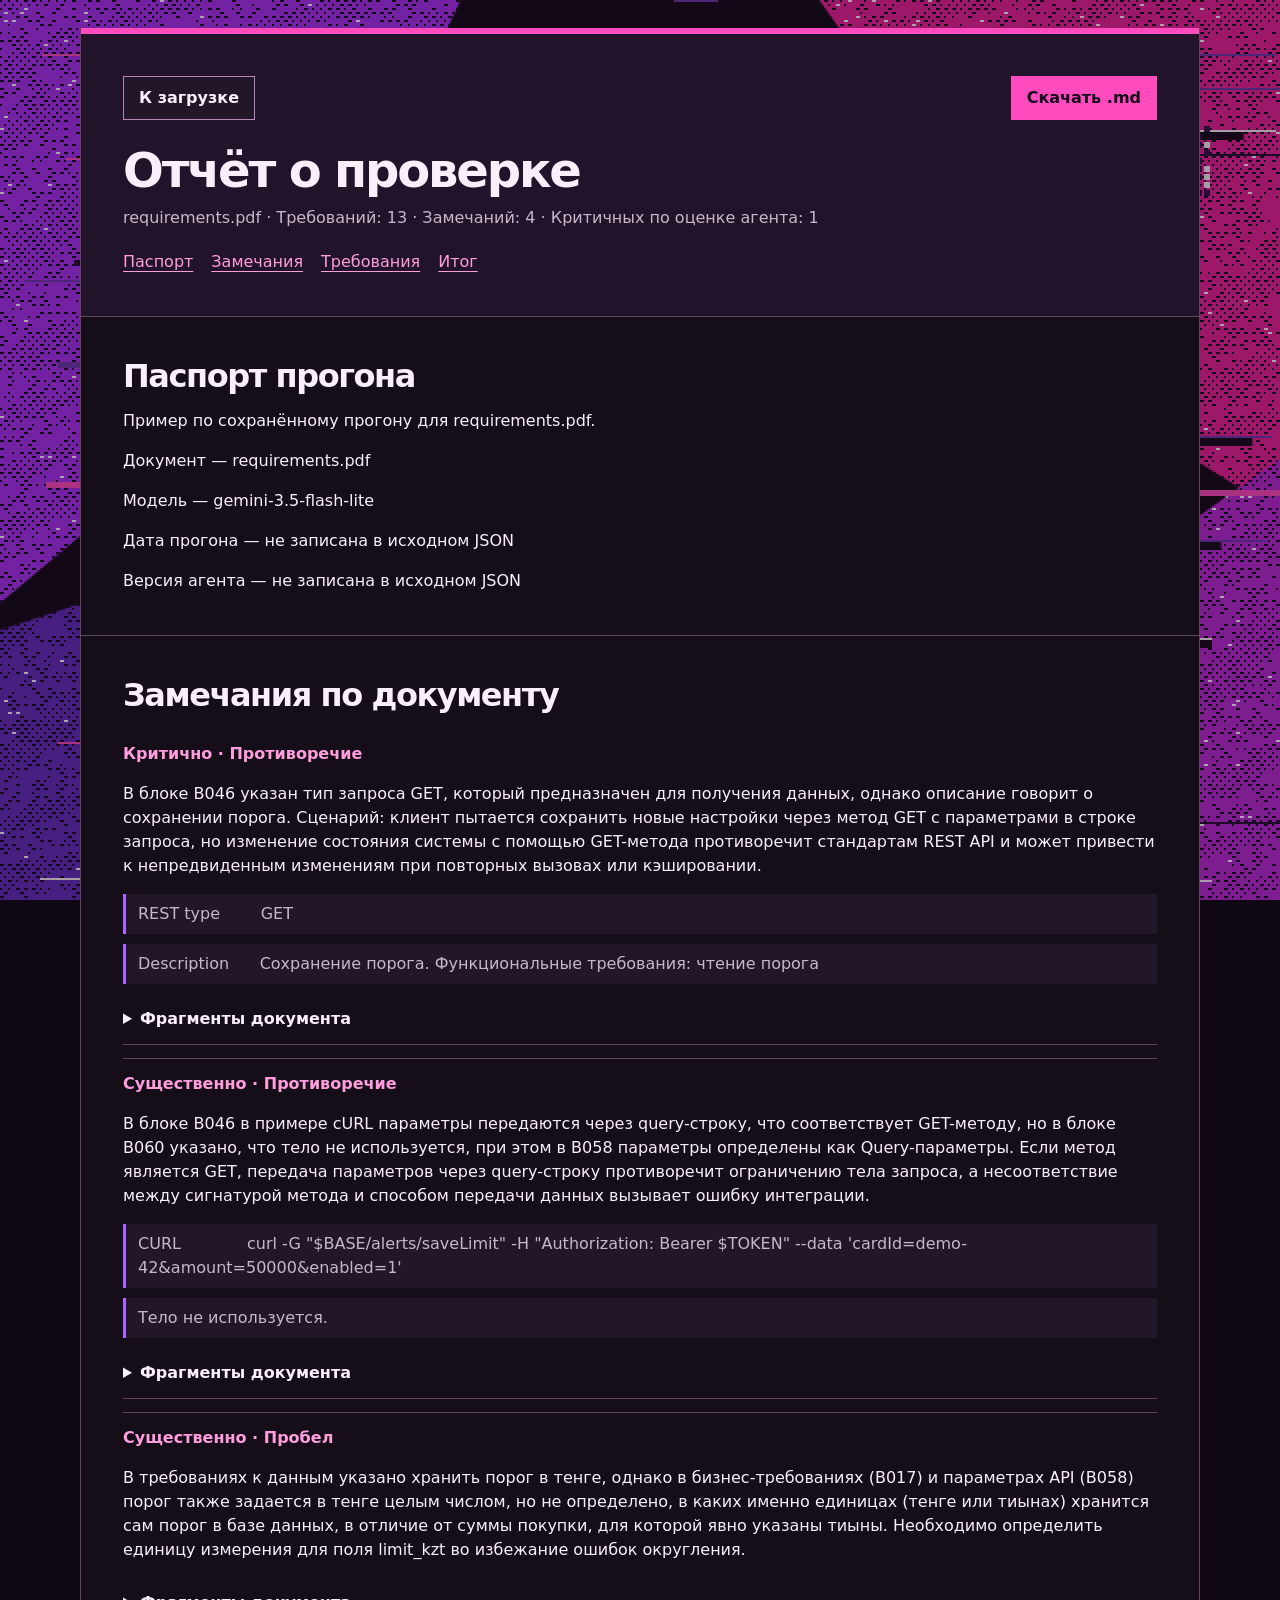
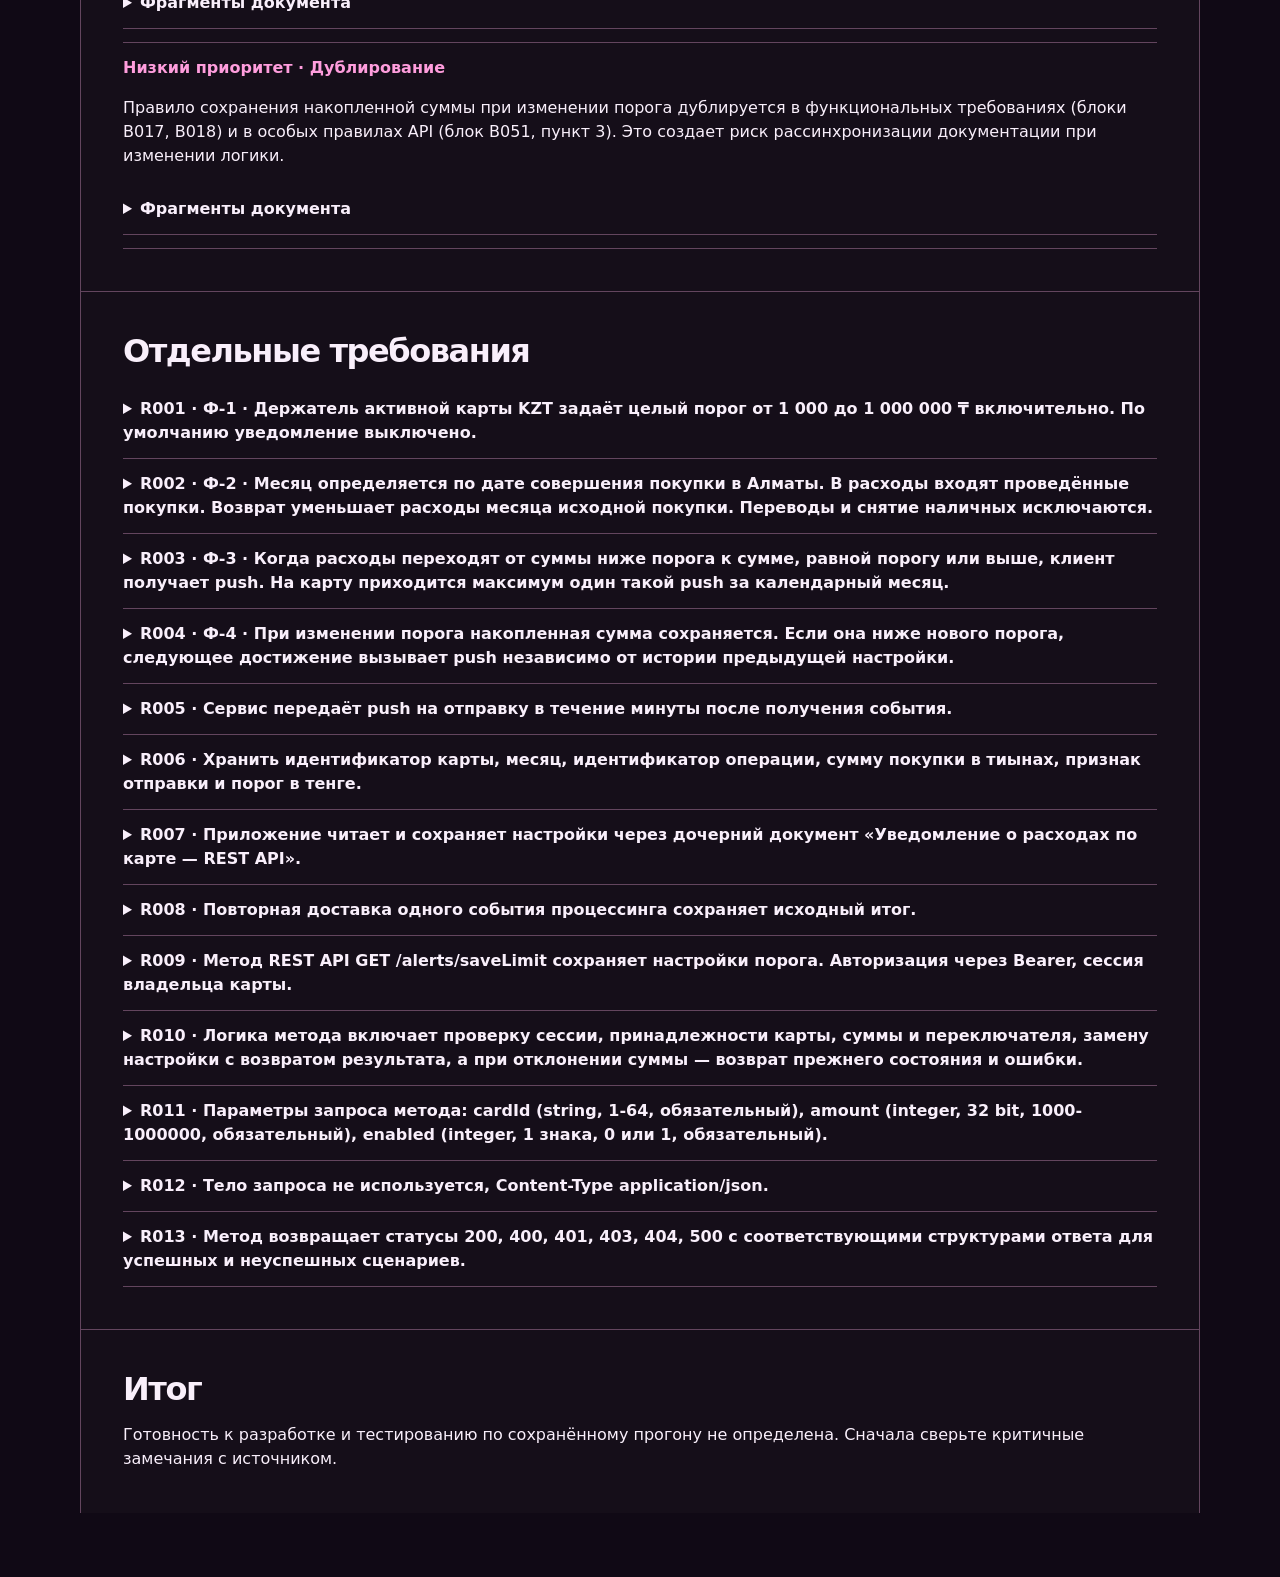
==== frontend/report.html @ 5b853d50 "Создал базовый фронтенд, основная страница и репорт страница. Пока не реализована возможность делать" ====
<!doctype html>
<html lang="ru">
<head>
  <meta charset="utf-8">
  <meta name="viewport" content="width=device-width, initial-scale=1">
  <title>Отчёт о проверке</title>
  <link rel="stylesheet" href="styles.css">
  <script src="demo-report.js" defer></script>
  <script src="app.js" defer></script>
</head>
<body class="report-page">
  <canvas id="texture" aria-hidden="true"></canvas>
  <main class="report-layout">
    <header class="report-head">
      <div class="report-actions">
        <a href="index.html" class="control">К загрузке</a>
        <button id="download" class="primary">Скачать .md</button>
      </div>
      <h1>Отчёт о проверке</h1>
      <p id="summary"></p>
      <nav class="contents" aria-label="Разделы отчёта">
        <a href="#passport">Паспорт</a>
        <a href="#findings">Замечания</a>
        <a href="#requirements">Требования</a>
        <a href="#outcome">Итог</a>
      </nav>
    </header>
    <article id="report"></article>
  </main>
</body>
</html>
---- frontend/styles.css ----
﻿:root {
  color-scheme: dark;
  --ground: #100915;
  --ink: #f9effb;
  --muted: #c8b7cb;
  --pink: #ff4bbe;
  --violet: #a963ff;
  --line: #63455e;
  font: 100%/1.5 "Segoe UI", system-ui, sans-serif;
}
* { box-sizing: border-box; }
[hidden] { display: none !important; }
body { margin: 0; min-height: 100vh; isolation: isolate; background: var(--ground); color: var(--ink); }
#texture {
  position: fixed;
  inset: 0;
  width: 100%;
  height: 100%;
  z-index: -1;
  image-rendering: pixelated;
}
.upload-layout { min-height: 100svh; display: grid; place-items: center; padding: 44px 22px; }
.window {
  width: min(100%, 665px);
  border: 2px solid var(--ink);
  background: #150e19;
  box-shadow: 9px 9px 0 #100915, 12px 12px 0 var(--violet);
}
.window-bar {
  display: flex; align-items: center; gap: 14px; padding: 0 13px;
  height: 30px; color: #160c1d; background: var(--pink);
  border-bottom: 2px solid var(--ink);
}
.window-mark { font-size: 1.25rem; line-height: 1; }
.window-stripes { flex: 1; height: 8px; background: repeating-linear-gradient(0deg,#240c29 0 1px,transparent 1px 3px); }
.window-body { padding: clamp(19px, 4vw, 36px); }
h1, h2 { line-height: 1.08; letter-spacing: -.045em; }
h1 { margin: 0 0 24px; font-size: clamp(1.9rem, 5.3vw, 3rem); font-weight: 800; }
.drop {
  position: relative; display: grid; min-height: 185px; place-content: center; justify-items: center;
  gap: 8px; padding: 18px; text-align: center; border: 2px dashed #9e73b1;
  background: radial-gradient(#713d805e 1px, transparent 1px) 0 0 / 6px 6px, #1c1224;
  cursor: pointer;
}
.drop:hover, .drop:focus-within, .drop.drag { border-color: var(--pink); background-color: #32173b; }
.drop input { position: absolute; inset: 0; width: 100%; height: 100%; opacity: 0; cursor: pointer; }
.drop strong { overflow-wrap: anywhere; max-width: 100%; font-size: 1.12rem; }
.upload-mark { font-size: 1.45rem; line-height: 1; color: var(--pink); }
#file-hint, #status { color: var(--muted); font-size: .9375rem; }
#file-hint u { color: #ff99d9; }
.action-row, .result, .report-actions, .contents { display: flex; align-items: center; gap: 12px; flex-wrap: wrap; }
.action-row { justify-content: space-between; margin-top: 18px; }
#status { margin: 0; flex: 1 1 210px; }
button, .control {
  display: inline-flex; align-items: center; justify-content: center; min-height: 44px;
  padding: 9px 15px; color: var(--ink); background: #211729; border: 1px solid #b489b7;
  font: inherit; font-weight: 700; text-decoration: none; cursor: pointer;
}
.primary { background: var(--pink); border-color: var(--pink); color: #14091a; }
button:disabled { opacity: .55; cursor: default; }
button:not(:disabled):hover, .control:hover { background: var(--ink); color: var(--ground); border-color: var(--ink); }
:focus-visible { outline: 2px solid #e1fc8a; outline-offset: 4px; }
progress { width: 100%; margin-top: 14px; accent-color: var(--pink); }
.result { border-top: 1px solid var(--line); margin-top: 18px; padding-top: 18px; }
.report-layout { width: min(1120px, calc(100% - 40px)); margin: 28px auto 64px; border-inline: 1px solid var(--line); background: #150e19; }
.report-head { border-top: 6px solid var(--pink); padding: clamp(18px, 4vw, 42px); background: #21132a; }
.report-actions { justify-content: space-between; margin-bottom: 25px; }
.report-head h1 { margin-bottom: 9px; }
#summary { margin: 0; color: var(--muted); overflow-wrap: anywhere; }
.contents { margin-top: 20px; gap: 8px 18px; }
.contents a { color: #ff9ddd; text-underline-offset: 4px; }
.report-section { padding: clamp(18px, 4vw, 42px); border-top: 1px solid var(--line); scroll-margin-top: 16px; overflow-wrap: anywhere; }
.report-section h2 { font-size: clamp(1.45rem, 3.2vw, 2rem); margin: 0 0 16px; }
.report-section details, .finding { padding: 13px 0; border-bottom: 1px solid var(--line); }
.report-section summary { cursor: pointer; font-weight: 650; }
.report-section h3 { color: #ff9ddd; margin: 0; font-size: 1rem; }
.report-section p:last-child { margin-bottom: 0; }
.report-section blockquote { margin: 10px 0; padding: 8px 12px; border-left: 3px solid var(--violet); background: #211729; color: var(--muted); white-space: pre-wrap; }
.report-page #texture { opacity: .65; }
@media (max-width: 540px) {
  .upload-layout { padding: 28px 18px; }
  .action-row button { width: 100%; }
  .report-layout { width: calc(100% - 20px); margin-top: 10px; }
}
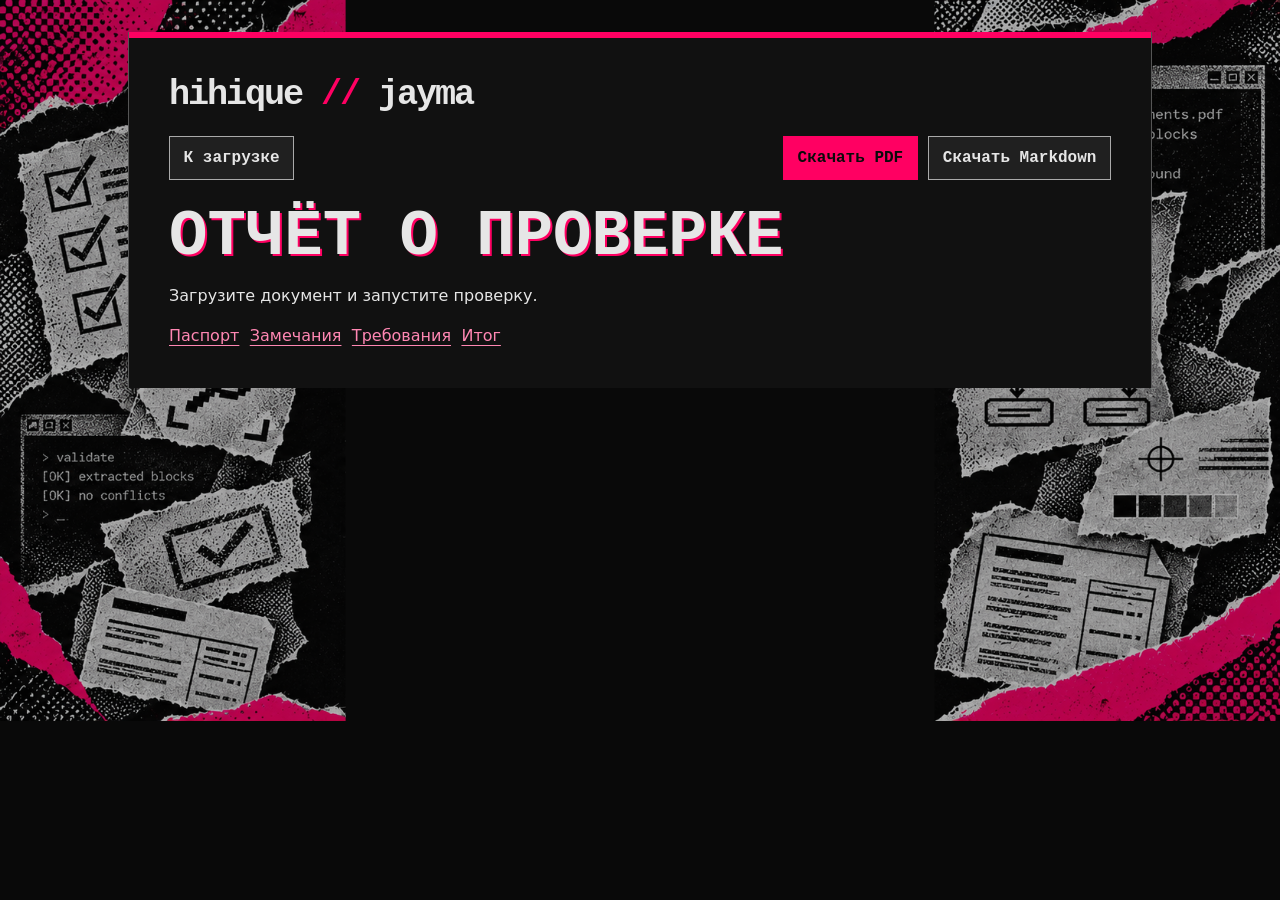
==== commit 20dd674b: "Интерфейс фронетнда и бэк соединены, теперь можно загружать отчет на сайте и получить отчет либо на " ====
--- a/frontend/report.html
+++ b/frontend/report.html
@@ -3,21 +3,27 @@
 <head>
   <meta charset="utf-8">
   <meta name="viewport" content="width=device-width, initial-scale=1">
-  <title>Отчёт о проверке</title>
+  <title>Отчёт о проверке · hihique // jayma</title>
   <link rel="stylesheet" href="styles.css">
   <script src="demo-report.js" defer></script>
+  <script src="pdf-export.js" defer></script>
   <script src="app.js" defer></script>
 </head>
 <body class="report-page">
-  <canvas id="texture" aria-hidden="true"></canvas>
+  <div class="report-art" aria-hidden="true"></div>
   <main class="report-layout">
     <header class="report-head">
+      <p class="wordmark">hihique <span>//</span> jayma</p>
       <div class="report-actions">
         <a href="index.html" class="control">К загрузке</a>
-        <button id="download" class="primary">Скачать .md</button>
+        <div class="downloads">
+          <button class="primary" data-download="pdf">Скачать PDF</button>
+          <button data-download="md">Скачать Markdown</button>
+        </div>
       </div>
       <h1>Отчёт о проверке</h1>
       <p id="summary"></p>
+      <p id="status" role="status"></p>
       <nav class="contents" aria-label="Разделы отчёта">
         <a href="#passport">Паспорт</a>
         <a href="#findings">Замечания</a>
--- a/frontend/styles.css
+++ b/frontend/styles.css
@@ -1,84 +1,276 @@
-﻿:root {
+:root {
   color-scheme: dark;
-  --ground: #100915;
-  --ink: #f9effb;
-  --muted: #c8b7cb;
-  --pink: #ff4bbe;
-  --violet: #a963ff;
-  --line: #63455e;
-  font: 100%/1.5 "Segoe UI", system-ui, sans-serif;
-}
+  --paper: #e6e6e6;
+  --ink: #0a0a0a;
+  --pink: #ff0062;
+  --line: #555;
+  --concept: url("concept.png");
+  font: 100%/1.5 system-ui, sans-serif;
+}
+
 * { box-sizing: border-box; }
 [hidden] { display: none !important; }
-body { margin: 0; min-height: 100vh; isolation: isolate; background: var(--ground); color: var(--ink); }
-#texture {
+body { margin: 0; background: #090909; color: var(--paper); }
+.sr-only {
+  position: absolute;
+  width: 1px;
+  height: 1px;
+  padding: 0;
+  margin: -1px;
+  overflow: hidden;
+  clip-path: inset(50%);
+  white-space: nowrap;
+}
+
+.upload-layout {
+  min-height: 100svh;
+  display: grid;
+  grid-template-columns: minmax(0, 1fr);
+  align-content: start;
+  justify-items: center;
+  overflow: hidden;
+}
+.scene {
+  position: relative;
+  isolation: isolate;
+  width: max(100%, 690px);
+  aspect-ratio: 1671 / 941;
+  container-type: inline-size;
+}
+.art {
+  position: absolute;
+  inset: 0;
+  pointer-events: none;
+  background: var(--concept) center / 100% 100% no-repeat;
+}
+.art-base {
+  clip-path: polygon(evenodd,
+    0 0, 100% 0, 100% 100%, 0 100%, 0 0,
+    27.8% 80.4%, 71.3% 80.4%, 71.3% 95.15%, 27.8% 95.15%, 27.8% 80.4%, 0 0);
+}
+.art-run {
+  clip-path: inset(80.4% 28.7% 4.85% 27.8%);
+  visibility: hidden;
+}
+.scene:has(.run:not([hidden])) .art-run { visibility: visible; }
+.scene:has(.run:disabled:not([hidden])) .art-run { filter: brightness(.65); }
+.art-left {
+  clip-path: polygon(0 0, 25% 0, 26% 43%, 24.5% 75%, 27.5% 100%, 0 100%);
+}
+.art-right {
+  clip-path: polygon(75% 0, 100% 0, 100% 100%, 72.5% 100%, 73.5% 68%, 74% 31%);
+}
+.art-left, .art-right { animation: jitter 420ms steps(1, end) infinite; }
+.art-right { animation-delay: -150ms; }
+.settled .art-left, .settled .art-right { animation: drift 7s ease-in-out infinite alternate; }
+.settled .art-right { animation-direction: alternate-reverse; }
+@keyframes jitter {
+  0%, 100% { transform: translate(0); }
+  25% { transform: translate(-2px, 1px); }
+  50% { transform: translate(2px, -1px); }
+  75% { transform: translate(1px, 2px); }
+}
+@keyframes drift {
+  from { transform: translate(0); }
+  to { transform: translate(1px, -2px); }
+}
+
+.wordmark {
+  margin: 0;
+  color: var(--paper);
+  font: 900 clamp(1.2rem, 2.9cqw, 4.2rem)/1 "Courier New", monospace;
+  letter-spacing: -.06em;
+  text-align: center;
+}
+.wordmark span { color: var(--pink); }
+.scene .wordmark {
+  position: absolute;
+  inset: 5.8% 29% auto;
+  height: 6.6%;
+  display: flex;
+  align-items: center;
+  justify-content: center;
+  gap: .35em;
+  background: #0a0a0a;
+  box-shadow: 0 0 9px 4px #0a0a0a;
+  white-space: nowrap;
+}
+.drop, .run { position: absolute; display: block; cursor: pointer; }
+.drop { inset: 45.7% 27.7% 22.1% 27.35%; }
+.drop input { position: absolute; inset: 0; width: 100%; height: 100%; opacity: 0; cursor: inherit; }
+.drop:focus-within, .drop.drag { outline: 3px dashed var(--pink); outline-offset: -5px; }
+#file-name {
+  position: absolute;
+  inset: auto 7% 34%;
+  padding: .2em .45em;
+  overflow: hidden;
+  color: var(--ink);
+  background: #dedede;
+  text-align: center;
+  text-overflow: ellipsis;
+  white-space: nowrap;
+  pointer-events: none;
+  font-size: clamp(.875rem, 1.4cqw, 1.75rem);
+}
+.run { inset: 81% 29.25% 6.2% 28.8%; background: transparent; border: 0; }
+.run:hover:not(:disabled) { box-shadow: inset 0 0 0 2px #fff9; }
+.run:disabled { cursor: progress; }
+:focus-visible { outline: 3px solid var(--pink); outline-offset: 4px; }
+.run:focus-visible { outline-color: white; outline-offset: -5px; }
+
+.upload-tail {
+  --fade: clamp(32px, 6vw, 108px);
+  position: relative;
+  isolation: isolate;
+  width: 100%;
+  margin-top: calc(-1 * var(--fade));
+  padding: calc(var(--fade) + .5rem) 1rem 0;
+  background: linear-gradient(to bottom, transparent, #090909 var(--fade));
+  pointer-events: none;
+}
+.tail-pattern {
+  --sprite: url("footer-reference.png");
+  position: absolute;
+  z-index: -1;
+  inset-block: 0;
+  width: min(34vw, 37rem);
+  overflow: hidden;
+  pointer-events: none;
+  mix-blend-mode: screen;
+  mask-image: linear-gradient(to bottom, transparent, #000 var(--fade), #000 82%, transparent);
+}
+.tail-pattern-left {
+  left: 0;
+  background: var(--sprite) left 42% / 100% auto no-repeat, #170910;
+  mask-image: linear-gradient(to bottom, transparent, #000 calc(var(--fade) * .8)),
+    linear-gradient(to right, #000 74%, transparent);
+  mask-composite: intersect;
+}
+.tail-pattern-right { right: 0; }
+.tail-pattern > span {
+  position: absolute;
+  background-image: var(--sprite);
+  background-repeat: no-repeat;
+  image-rendering: pixelated;
+}
+.tail-icon {
+  width: 29px;
+  height: 32px;
+  background-position: -16px -94px;
+  transform: scale(1.85);
+}
+.tail-icon:nth-child(1) { left: 5%; top: calc(var(--fade) * .54); }
+.tail-icon:nth-child(2) { left: 17%; top: calc(var(--fade) * .57 + 23px); }
+.tail-icon:nth-child(3) { left: 7%; top: calc(var(--fade) * .57 + 55px); }
+.tail-icon:nth-child(4) { left: 28%; top: calc(var(--fade) * .57 + 64px); }
+.tail-icon:nth-child(5) { left: 39%; top: calc(var(--fade) * .57 + 36px); }
+.tail-icon:nth-child(6) { left: 18%; bottom: -6px; }
+.tail-icon:nth-child(7) { left: 50%; top: calc(var(--fade) * .57 + 82px); opacity: .85; }
+.tail-icon:nth-child(8) { left: 63%; top: calc(var(--fade) * .57 + 53px); opacity: .74; }
+.tail-icon:nth-child(9) { left: 66%; bottom: -5px; }
+.tail-icon:nth-child(10) { left: 42%; bottom: -8px; }
+.tail-crosses {
+  width: 11px;
+  height: 241px;
+  background-position: -110px 0;
+}
+.tail-pattern-left .tail-crosses { left: 31%; top: calc(var(--fade) * .25); bottom: 0; height: auto; background-repeat: repeat-y; }
+.tail-pattern-right .tail-crosses { right: 64%; top: calc(var(--fade) * .3); }
+.tail-waves {
+  right: 0;
+  top: calc(var(--fade) * .19);
+  width: 100%;
+  height: 300px;
+  background-size: 270% auto;
+  background-position: right top;
+  mask-image: linear-gradient(to left, #000, #000b 48%, transparent 98%);
+}
+.tail-pattern > .tail-green-stripes {
+  inset: calc(var(--fade) * .35) 0 0 12%;
+  background-image: repeating-linear-gradient(90deg, #1adf9a 0 3px, transparent 3px 100%);
+  background-size: clamp(18px, 3vw, 56px) 100%;
+  background-repeat: repeat-x;
+  opacity: .63;
+  mask-image: linear-gradient(to top, #000, transparent 92%), linear-gradient(to left, #000, transparent);
+  mask-composite: intersect;
+}
+.upload-feedback { width: min(100%, 46rem); margin-inline: auto; text-align: center; pointer-events: auto; }
+.contact-bar {
+  display: flex;
+  flex-wrap: wrap;
+  justify-content: center;
+  gap: .55rem 1.6rem;
+  width: fit-content;
+  max-width: 100%;
+  margin: clamp(2rem, 4.75vw, 5.5rem) auto 0;
+  padding: .85rem 1rem 1.2rem;
+  border-top: 1px solid #555;
+  background: #090909;
+  font: 700 .875rem/1.5 "Courier New", monospace;
+  text-align: center;
+  pointer-events: auto;
+}
+.contact-bar a { color: var(--paper); text-decoration-color: var(--pink); text-underline-offset: .25em; overflow-wrap: anywhere; }
+.contact-bar a:hover { color: #ff87b3; }
+#status { margin: 0; }
+#status:not(:empty) { margin-block: .85rem; }
+progress { width: min(100%, 30rem); accent-color: var(--pink); }
+.result, .report-actions, .downloads, .contents { display: flex; flex-wrap: wrap; gap: .65rem; }
+.result { justify-content: center; margin-bottom: 1.5rem; }
+.result button, .report-actions button, .control {
+  display: inline-flex;
+  align-items: center;
+  justify-content: center;
+  min-height: 44px;
+  padding: .55em .85em;
+  background: #202020;
+  border: 1px solid #aaa;
+  color: var(--paper);
+  font: 700 1rem/1.25 "Courier New", monospace;
+  cursor: pointer;
+  text-decoration: none;
+}
+.result .primary, .report-actions .primary { background: var(--pink); border-color: var(--pink); color: var(--ink); }
+.result button:hover, .report-actions button:hover, .control:hover { border-color: #fff; }
+button:disabled { opacity: .6; }
+
+.report-art {
   position: fixed;
+  z-index: -1;
   inset: 0;
-  width: 100%;
-  height: 100%;
-  z-index: -1;
-  image-rendering: pixelated;
-}
-.upload-layout { min-height: 100svh; display: grid; place-items: center; padding: 44px 22px; }
-.window {
-  width: min(100%, 665px);
-  border: 2px solid var(--ink);
-  background: #150e19;
-  box-shadow: 9px 9px 0 #100915, 12px 12px 0 var(--violet);
-}
-.window-bar {
-  display: flex; align-items: center; gap: 14px; padding: 0 13px;
-  height: 30px; color: #160c1d; background: var(--pink);
-  border-bottom: 2px solid var(--ink);
-}
-.window-mark { font-size: 1.25rem; line-height: 1; }
-.window-stripes { flex: 1; height: 8px; background: repeating-linear-gradient(0deg,#240c29 0 1px,transparent 1px 3px); }
-.window-body { padding: clamp(19px, 4vw, 36px); }
-h1, h2 { line-height: 1.08; letter-spacing: -.045em; }
-h1 { margin: 0 0 24px; font-size: clamp(1.9rem, 5.3vw, 3rem); font-weight: 800; }
-.drop {
-  position: relative; display: grid; min-height: 185px; place-content: center; justify-items: center;
-  gap: 8px; padding: 18px; text-align: center; border: 2px dashed #9e73b1;
-  background: radial-gradient(#713d805e 1px, transparent 1px) 0 0 / 6px 6px, #1c1224;
-  cursor: pointer;
-}
-.drop:hover, .drop:focus-within, .drop.drag { border-color: var(--pink); background-color: #32173b; }
-.drop input { position: absolute; inset: 0; width: 100%; height: 100%; opacity: 0; cursor: pointer; }
-.drop strong { overflow-wrap: anywhere; max-width: 100%; font-size: 1.12rem; }
-.upload-mark { font-size: 1.45rem; line-height: 1; color: var(--pink); }
-#file-hint, #status { color: var(--muted); font-size: .9375rem; }
-#file-hint u { color: #ff99d9; }
-.action-row, .result, .report-actions, .contents { display: flex; align-items: center; gap: 12px; flex-wrap: wrap; }
-.action-row { justify-content: space-between; margin-top: 18px; }
-#status { margin: 0; flex: 1 1 210px; }
-button, .control {
-  display: inline-flex; align-items: center; justify-content: center; min-height: 44px;
-  padding: 9px 15px; color: var(--ink); background: #211729; border: 1px solid #b489b7;
-  font: inherit; font-weight: 700; text-decoration: none; cursor: pointer;
-}
-.primary { background: var(--pink); border-color: var(--pink); color: #14091a; }
-button:disabled { opacity: .55; cursor: default; }
-button:not(:disabled):hover, .control:hover { background: var(--ink); color: var(--ground); border-color: var(--ink); }
-:focus-visible { outline: 2px solid #e1fc8a; outline-offset: 4px; }
-progress { width: 100%; margin-top: 14px; accent-color: var(--pink); }
-.result { border-top: 1px solid var(--line); margin-top: 18px; padding-top: 18px; }
-.report-layout { width: min(1120px, calc(100% - 40px)); margin: 28px auto 64px; border-inline: 1px solid var(--line); background: #150e19; }
-.report-head { border-top: 6px solid var(--pink); padding: clamp(18px, 4vw, 42px); background: #21132a; }
-.report-actions { justify-content: space-between; margin-bottom: 25px; }
-.report-head h1 { margin-bottom: 9px; }
-#summary { margin: 0; color: var(--muted); overflow-wrap: anywhere; }
-.contents { margin-top: 20px; gap: 8px 18px; }
-.contents a { color: #ff9ddd; text-underline-offset: 4px; }
-.report-section { padding: clamp(18px, 4vw, 42px); border-top: 1px solid var(--line); scroll-margin-top: 16px; overflow-wrap: anywhere; }
-.report-section h2 { font-size: clamp(1.45rem, 3.2vw, 2rem); margin: 0 0 16px; }
-.report-section details, .finding { padding: 13px 0; border-bottom: 1px solid var(--line); }
+  background: var(--concept) center top / 100% auto no-repeat;
+  clip-path: polygon(evenodd, 0 0, 100% 0, 100% 100%, 0 100%, 0 0,
+    27% 0, 73% 0, 73% 100%, 27% 100%, 27% 0, 0 0);
+  opacity: .72;
+}
+.report-page { isolation: isolate; }
+.report-layout {
+  width: min(64rem, calc(100% - 2rem));
+  margin: 2rem auto 4rem;
+  background: #111;
+  border-inline: 1px solid var(--line);
+}
+.report-head, .report-section { padding: clamp(1rem, 4vw, 2.5rem); }
+.report-head { border-top: 6px solid var(--pink); }
+.report-head .wordmark { margin-bottom: 1.4rem; text-align: left; font-size: clamp(1.35rem, 3vw, 2.2rem); }
+.report-actions { justify-content: space-between; margin-bottom: 1.5rem; }
+.report-head h1, .report-section h2 { margin: 0 0 .65rem; font-family: "Courier New", monospace; line-height: 1.05; }
+.report-head h1 { font-size: clamp(1.9rem, 6vw, 4rem); text-transform: uppercase; text-shadow: 2px 2px var(--pink); }
+#summary { margin: 0; color: #ccc; overflow-wrap: anywhere; }
+.contents { margin-top: 1rem; }
+.contents a { color: #ff87b3; text-underline-offset: 4px; }
+.report-section { border-top: 1px solid var(--line); overflow-wrap: anywhere; }
+.report-section h2 { font-size: clamp(1.25rem, 3vw, 2rem); }
+.report-section h3 { color: #ff87b3; }
+.report-section :is(details, .finding) { padding: .65rem 0; border-bottom: 1px solid var(--line); }
 .report-section summary { cursor: pointer; font-weight: 650; }
-.report-section h3 { color: #ff9ddd; margin: 0; font-size: 1rem; }
-.report-section p:last-child { margin-bottom: 0; }
-.report-section blockquote { margin: 10px 0; padding: 8px 12px; border-left: 3px solid var(--violet); background: #211729; color: var(--muted); white-space: pre-wrap; }
-.report-page #texture { opacity: .65; }
+.report-section blockquote { margin: .5rem 0; padding: .45rem .75rem; border-left: 3px solid var(--pink); background: #222; white-space: pre-wrap; }
+
 @media (max-width: 540px) {
-  .upload-layout { padding: 28px 18px; }
-  .action-row button { width: 100%; }
-  .report-layout { width: calc(100% - 20px); margin-top: 10px; }
-}
+  .tail-icon { transform: scale(.9); }
+  .tail-icon:nth-child(n+5) { display: none; }
+  .report-layout { margin-top: .75rem; }
+}
+@media (prefers-reduced-motion: reduce) {
+  .art-left, .art-right, .settled .art-left, .settled .art-right { animation: none; }
+}
